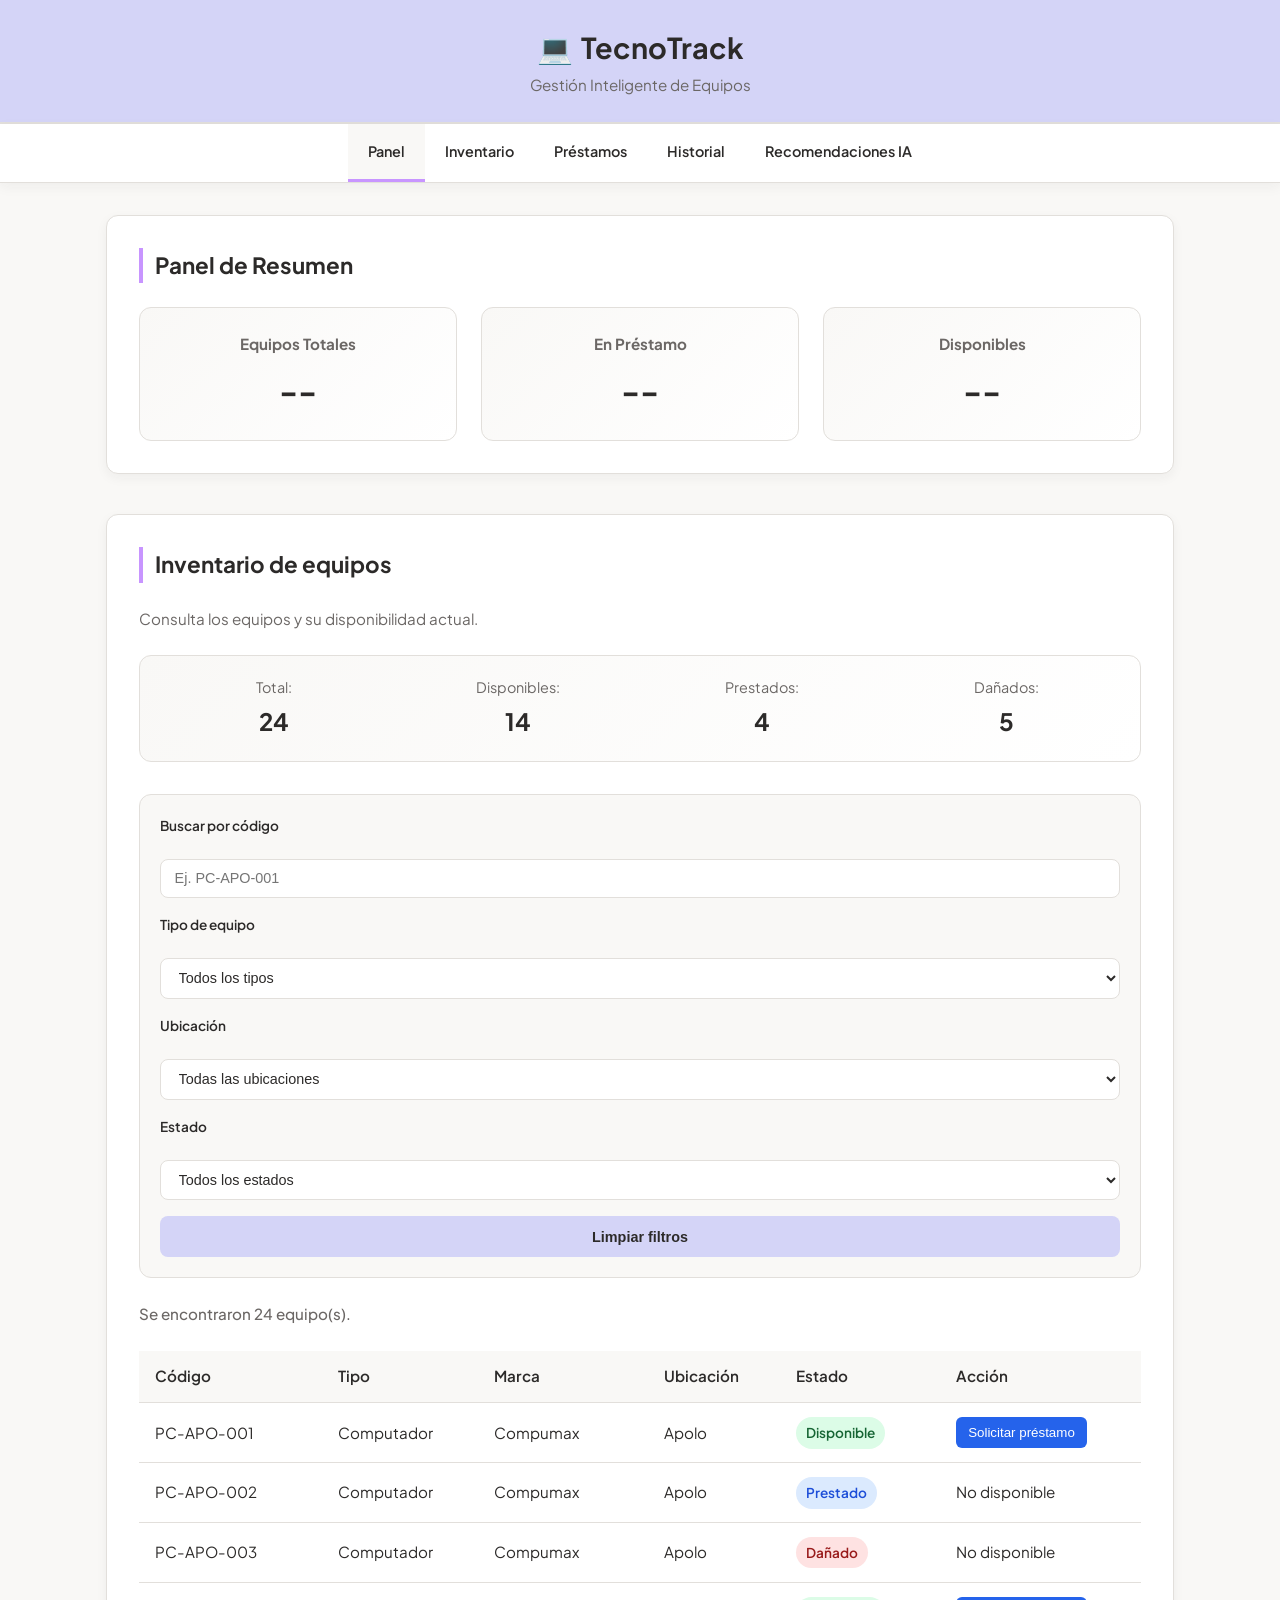
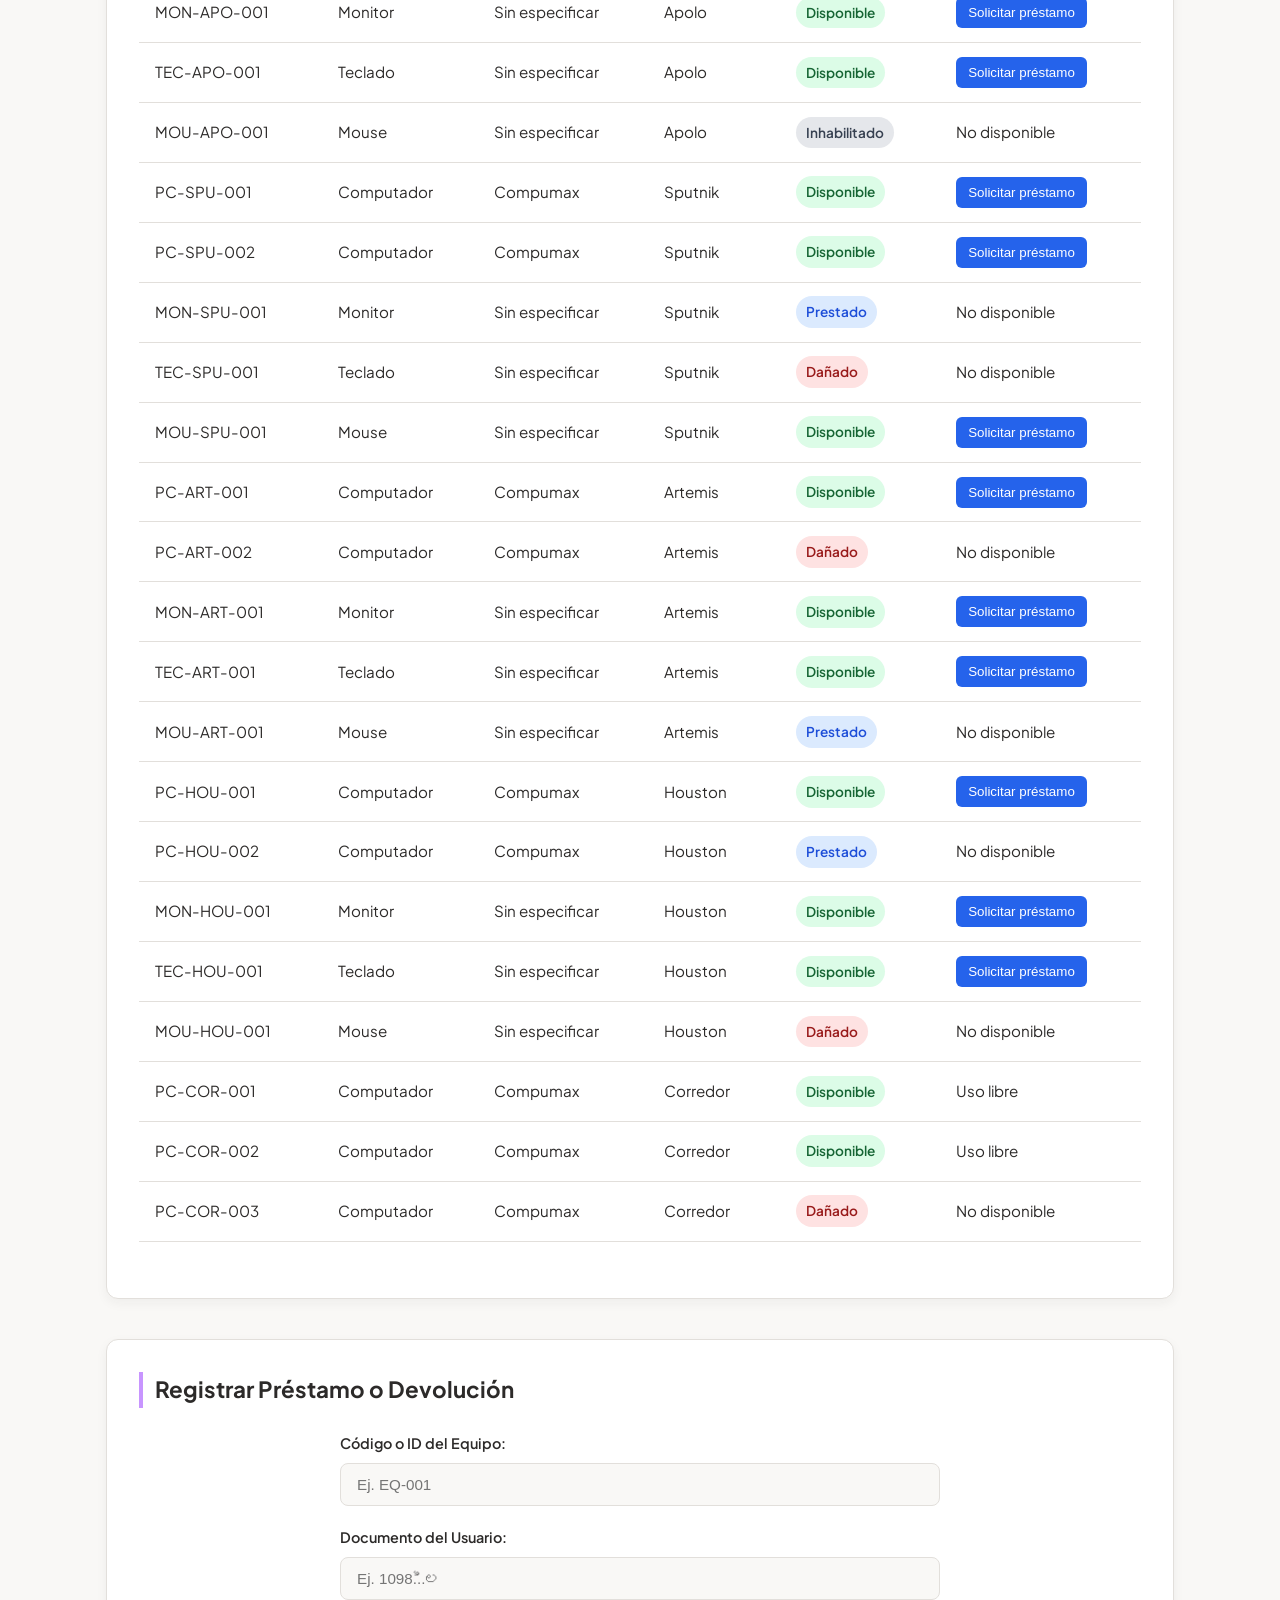
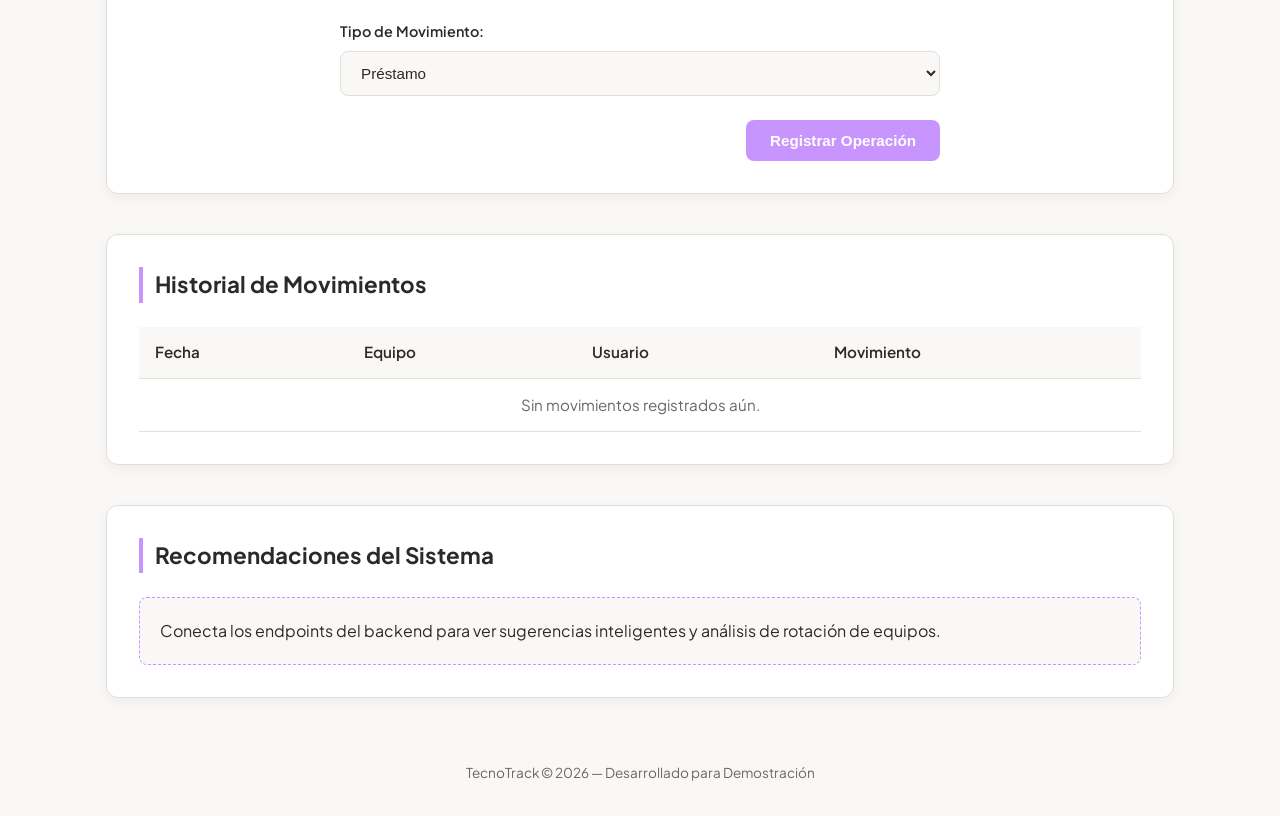
==== fronted/index.html @ c52f23ec "feat: :sparkles: realicé el backend realicé el backend" ====
<!DOCTYPE html>
<html lang="en">
<head>
    <meta charset="UTF-8">
    <meta name="viewport" content="width=device-width, initial-scale=1.0">
    <link rel="stylesheet" href="css/responsive.css">
    <!-- Google Fonts -->
    <link href="https://fonts.googleapis.com/css2?family=Plus+Jakarta+Sans:wght@400;500;600;700&display=swap" rel="stylesheet">
    <!-- Hoja de estilos -->
    <link rel="stylesheet" href="css/styles.css">
    <title>TecnoTrack</title>
</head>
<body>
    <!-- Encabezado -->
    <header class="header">
        <div class="logo-container">
            <span class="logo-icon">💻</span>
            <h1>TecnoTrack</h1>
        </div>
        <p class="tagline">Gestión Inteligente de Equipos</p>
    </header>

    <!-- Menú de Navegación -->
    <nav class="navbar">
        <ul>
            <li><a href="#dashboard" class="active">Panel</a></li>
            <li><a href="#inventario">Inventario</a></li>
            <li><a href="#prestamos">Préstamos</a></li>
            <li><a href="#historial">Historial</a></li>
            <li><a href="#recomendaciones">Recomendaciones IA</a></li>
        </ul>
    </nav>

    <!-- Contenedor Principal -->
    <main class="main-container">

        <!-- Panel de Resumen -->
        <section id="dashboard" class="section">
            <h2>Panel de Resumen</h2>
            <div class="cards-grid">
                <div class="card summary-card">
                    <h3>Equipos Totales</h3>
                    <p class="card-number" id="total-equipos">--</p>
                </div>
                <div class="card summary-card">
                    <h3>En Préstamo</h3>
                    <p class="card-number" id="equipos-prestados">--</p>
                </div>
                <div class="card summary-card">
                    <h3>Disponibles</h3>
                    <p class="card-number" id="equipos-disponibles">--</p>
                </div>
            </div>
        </section>

        <!-- Inventario de Equipos -->
        <section id="inventario" class="section">
            <h2>Inventario de equipos</h2>
            <p>Consulta los equipos y su disponibilidad actual.</p>

            <!-- Resumen general -->
            <div class="resumen-inventario">
                <p>Total: <strong id="totalEquipos">0</strong></p>
                <p>Disponibles: <strong id="totalDisponibles">0</strong></p>
                <p>Prestados: <strong id="totalPrestados">0</strong></p>
                <p>Dañados: <strong id="totalDanados">0</strong></p>
            </div>

            <!-- Búsqueda y filtros -->
            <div class="filtros-inventario">
                <label for="buscarEquipo">Buscar por código</label>
                <input
                    type="search"
                    id="buscarEquipo"
                    placeholder="Ej. PC-APO-001"
                >

                <label for="filtroTipo">Tipo de equipo</label>
                <select id="filtroTipo">
                    <option value="">Todos los tipos</option>
                    <option value="Computador">Computador</option>
                    <option value="Monitor">Monitor</option>
                    <option value="Teclado">Teclado</option>
                    <option value="Mouse">Mouse</option>
                </select>

                <label for="filtroUbicacion">Ubicación</label>
                <select id="filtroUbicacion">
                    <option value="">Todas las ubicaciones</option>
                    <option value="Apolo">Apolo</option>
                    <option value="Sputnik">Sputnik</option>
                    <option value="Artemis">Artemis</option>
                    <option value="Houston">Houston</option>
                    <option value="Corredor">Corredor</option>
                </select>

                <label for="filtroEstado">Estado</label>
                <select id="filtroEstado">
                    <option value="">Todos los estados</option>
                    <option value="DISPONIBLE">Disponible</option>
                    <option value="PRESTADO">Prestado</option>
                    <option value="DAÑADO">Dañado</option>
                    <option value="INHABILITADO">Inhabilitado</option>
                </select>

                <button type="button" id="limpiarFiltros">
                    Limpiar filtros
                </button>
            </div>

            <!-- Resultados -->
            <p id="cantidadResultados" aria-live="polite"></p>

            <div class="tabla-contenedor">
                <table>
                    <thead>
                        <tr>
                            <th>Código</th>
                            <th>Tipo</th>
                            <th>Marca</th>
                            <th>Ubicación</th>
                            <th>Estado</th>
                            <th>Acción</th>
                        </tr>
                    </thead>

                    <tbody id="cuerpoInventario">
                        <!-- JavaScript agregará las filas -->
                    </tbody>
                </table>
            </div>

            <p id="mensajeSinResultados" hidden>
                No encontramos equipos con esos criterios.
            </p>

            <p id="mensajeInventario" role="status" aria-live="polite"></p>
        </section>

        <!-- Formulario para Registrar Préstamos -->
        <section id="prestamos" class="section">
            <h2>Registrar Préstamo o Devolución</h2>
            <div class="form-container">
                <form id="form-prestamo">
                    <div class="form-group">
                        <label for="codigo-equipo">Código o ID del Equipo:</label>
                        <input type="text" id="codigo-equipo" required placeholder="Ej. EQ-001">
                    </div>
                    <div class="form-group">
                        <label for="documento-usuario">Documento del Usuario:</label>
                        <input type="text" id="documento-usuario" required placeholder="Ej. 1098...ీల">
                    </div>
                    <div class="form-group">
                        <label for="tipo-operacion">Tipo de Movimiento:</label>
                        <select id="tipo-operacion" required>
                            <option value="PRESTAMO">Préstamo</option>
                            <option value="DEVOLUCION">Devolución</option>
                        </select>
                    </div>
                    <div class="form-actions">
                        <button type="submit" class="btn btn-primary">Registrar Operación</button>
                    </div>
                </form>
                <!-- Contenedor para mensajes de éxito/error -->
                <div id="mensaje-alerta" class="alert hidden"></div>
            </div>
        </section>

        <!-- Historial de Movimientos -->
        <section id="historial" class="section">
            <h2>Historial de Movimientos</h2>
            <div class="table-responsive">
                <table class="history-table">
                    <thead>
                        <tr>
                            <th>Fecha</th>
                            <th>Equipo</th>
                            <th>Usuario</th>
                            <th>Movimiento</th>
                        </tr>
                    </thead>
                    <tbody id="tabla-historial-body">
                        <tr>
                            <td colspan="4" class="text-center">Sin movimientos registrados aún.</td>
                        </tr>
                    </tbody>
                </table>
            </div>
        </section>

        <!-- Área de Recomendaciones -->
        <section id="recomendaciones" class="section">
            <h2>Recomendaciones del Sistema</h2>
            <div class="recommendations-box" id="recomendaciones-content">
                <p class="text-muted">Conecta los endpoints del backend para ver sugerencias inteligentes y análisis de rotación de equipos.</p>
            </div>
        </section>

    </main>

    <!-- Pie de página -->
    <footer class="footer">
        <p>TecnoTrack &copy; 2026 — Desarrollado para Demostración</p>
    </footer>
    <!-- Datos compartidos -->
    <script src="js/datos.js"></script>

    <!-- Funcionalidades del inventario -->
    <script src="js/inventario.js"></script>
</body>
</html>
---- fronted/css/responsive.css ----
/* --- Diseño Responsive (Tablets y Móviles: máximo 768px) --- */
@media (max-width: 768px) {
    .header {
        padding: 1rem;
    }

    .header h1 {
        font-size: 1.5rem;
    }

    .navbar ul {
        justify-content: flex-start;
        overflow-x: auto;
        white-space: nowrap;
        -webkit-overflow-scrolling: touch;
    }

    .navbar li a {
        padding: 0.85rem 1rem;
        font-size: 0.85rem;
    }

    .main-container {
        margin: 1rem auto;
        gap: 1.5rem;
        padding: 0 0.75rem;
    }

    .section {
        padding: 1.25rem;
    }

    .section h2 {
        font-size: 1.2rem;
    }

    .section-header {
        flex-direction: column;
        align-items: flex-start;
        gap: 1rem;
    }

    .section-header button {
        width: 100%;
    }

    .cards-grid {
        grid-template-columns: 1fr;
        gap: 1rem;
    }

    .form-container {
        max-width: 100%;
    }

    .form-actions {
        text-align: center;
    }

    .form-actions button {
        width: 100%;
    }
}

/* --- Pantallas muy pequeñas (Móviles compactos: máximo 480px) --- */
@media (max-width: 480px) {
    .header h1 {
        font-size: 1.3rem;
    }

    .tagline {
        font-size: 0.85rem;
    }

    table {
        font-size: 0.85rem;
    }

    th, td {
        padding: 0.6rem 0.75rem;
    }
}
---- fronted/css/styles.css ----
/* --- Variables y Paleta de Colores --- */
:root {
    --bg-marfil: #F9F8F6;
    --bg-card: #FFFFFF;
    --primary-lavanda: #D4D4F7;
    --primary-lavanda-hover: #BEBEEF;
    --accent-melocoton: #FFCBA4;
    --accent-menta: #88E0BE;
    --accent-menta-bg: #E3F8F1;
    --accent-malva: #C895FF;
    --text-dark: #2C2A29;
    --text-muted: #6B6765;
    --border-color: #E2DFDB;
    --shadow: 0 4px 12px rgba(44, 42, 41, 0.05);
    --radius: 12px;
}

/* --- Reseteo Global --- */
* {
    margin: 0;
    padding: 0;
    box-sizing: border-box;
}

html {
    scroll-behavior: smooth;
}

body {
    font-family: 'Plus Jakarta Sans', sans-serif;
    background-color: var(--bg-marfil);
    color: var(--text-dark);
    line-height: 1.6;
}

/* --- Encabezado --- */
.header {
    background-color: var(--primary-lavanda);
    padding: 1.5rem 2rem;
    text-align: center;
    border-bottom: 2px solid var(--border-color);
}

.logo-container {
    display: flex;
    align-items: center;
    justify-content: center;
    gap: 0.5rem;
}

.logo-icon {
    font-size: 1.8rem;
}

.header h1 {
    font-size: 1.8rem;
    font-weight: 700;
    color: var(--text-dark);
}

.tagline {
    font-size: 0.95rem;
    color: var(--text-muted);
    margin-top: 0.2rem;
}

/* --- Navegación --- */
.navbar {
    background-color: var(--bg-card);
    border-bottom: 1px solid var(--border-color);
    position: sticky;
    top: 0;
    z-index: 100;
    box-shadow: var(--shadow);
}

.navbar ul {
    display: flex;
    justify-content: center;
    list-style: none;
    flex-wrap: wrap;
}

.navbar li a {
    display: block;
    padding: 1rem 1.25rem;
    color: var(--text-dark);
    text-decoration: none;
    font-weight: 600;
    font-size: 0.9rem;
    transition: background-color 0.2s, color 0.2s;
    border-bottom: 3px solid transparent;
}

.navbar li a:hover,
.navbar li a.active {
    background-color: var(--bg-marfil);
    color: var(--text-dark);
    border-bottom-color: var(--accent-malva);
}

/* --- Contenedor Principal --- */
.main-container {
    max-width: 1100px;
    margin: 2rem auto;
    padding: 0 1rem;
    display: flex;
    flex-direction: column;
    gap: 2.5rem;
}

/* --- Secciones y Tarjetas --- */
.section {
    background-color: var(--bg-card);
    padding: 2rem;
    border-radius: var(--radius);
    box-shadow: var(--shadow);
    border: 1px solid var(--border-color);
}

.section h2 {
    font-size: 1.4rem;
    margin-bottom: 1.5rem;
    color: var(--text-dark);
    border-left: 4px solid var(--accent-malva);
    padding-left: 0.75rem;
}

.section-header {
    display: flex;
    justify-content: space-between;
    align-items: center;
    margin-bottom: 1.5rem;
}

.section-header h2 {
    margin-bottom: 0;
}

/* Resumen Dashboard */
.cards-grid {
    display: grid;
    grid-template-columns: repeat(auto-fit, minmax(220px, 1fr));
    gap: 1.5rem;
}

.summary-card {
    background: linear-gradient(135deg, var(--bg-marfil), var(--bg-card));
    padding: 1.5rem;
    border-radius: var(--radius);
    border: 1px solid var(--border-color);
    text-align: center;
}

.summary-card h3 {
    font-size: 0.95rem;
    color: var(--text-muted);
    margin-bottom: 0.5rem;
}

.card-number {
    font-size: 2rem;
    font-weight: 700;
    color: var(--text-dark);
}

/* --- Tablas --- */
.table-responsive {
    overflow-x: auto;
}

table {
    width: 100%;
    border-collapse: collapse;
    text-align: left;
    font-size: 0.95rem;
}

th, td {
    padding: 0.85rem 1rem;
    border-bottom: 1px solid var(--border-color);
}

th {
    background-color: var(--bg-marfil);
    font-weight: 600;
    color: var(--text-dark);
}

tr:hover {
    background-color: rgba(230, 230, 250, 0.15);
}

.text-center {
    text-align: center;
    color: var(--text-muted);
}

/* --- Etiquetas Visuales de Estado --- */
.badge {
    display: inline-block;
    padding: 0.3rem 0.75rem;
    border-radius: 50px;
    font-size: 0.8rem;
    font-weight: 600;
}

.badge-disponible {
    background-color: var(--accent-menta-bg);
    color: #0F5132;
}

.badge-prestado {
    background-color: #FFE6E6;
    color: #842029;
}

/* --- Formularios --- */
.form-container {
    max-width: 600px;
    margin: 0 auto;
}

.form-group {
    margin-bottom: 1.25rem;
}

.form-group label {
    display: block;
    font-size: 0.9rem;
    font-weight: 600;
    margin-bottom: 0.5rem;
}

.form-group input,
.form-group select {
    width: 100%;
    padding: 0.75rem 1rem;
    border: 1px solid var(--border-color);
    border-radius: 8px;
    font-size: 0.95rem;
    background-color: var(--bg-marfil);
    color: var(--text-dark);
    transition: border-color 0.2s;
}

.form-group input:focus,
.form-group select:focus {
    outline: none;
    border-color: var(--accent-malva);
    background-color: var(--bg-card);
}

.form-actions {
    margin-top: 1.5rem;
    text-align: right;
}

/* --- Botones --- */
.btn {
    padding: 0.75rem 1.5rem;
    border: none;
    border-radius: 8px;
    font-size: 0.95rem;
    font-weight: 600;
    cursor: pointer;
    transition: transform 0.1s, background-color 0.2s;
}

.btn:active {
    transform: scale(0.98);
}

.btn-primary {
    background-color: var(--accent-malva);
    color: white;
}

.btn-primary:hover {
    background-color: #B275EE;
}

.btn-secondary {
    background-color: var(--primary-lavanda);
    color: var(--text-dark);
}

.btn-secondary:hover {
    background-color: var(--primary-lavanda-hover);
}

/* --- Alertas Dinámicas --- */
.alert {
    margin-top: 1rem;
    padding: 0.85rem 1rem;
    border-radius: 8px;
    font-size: 0.9rem;
    font-weight: 500;
}

.alert.success {
    background-color: var(--accent-menta-bg);
    color: #0F5132;
    border: 1px solid var(--accent-menta);
}

.alert.error {
    background-color: #F8D7DA;
    color: #842029;
    border: 1px solid #F5C2C7;
}

.hidden {
    display: none;
}

/* --- Recomendaciones --- */
.recommendations-box {
    background-color: var(--bg-marfil);
    padding: 1.25rem;
    border-radius: 8px;
    border: 1px dashed var(--accent-malva);
}
#inventario > p {
    color: var(--text-muted);
    font-size: 0.95rem;
    margin-bottom: 1.5rem;
}

/* Panel de resumen general */
.resumen-inventario {
    display: grid;
    grid-template-columns: repeat(auto-fit, minmax(140px, 1fr));
    gap: 1rem;
    background: linear-gradient(135deg, var(--bg-marfil), var(--bg-card));
    padding: 1.25rem;
    border-radius: var(--radius);
    border: 1px solid var(--border-color);
    margin-bottom: 2rem;
    text-align: center;
}

.resumen-inventario p {
    font-size: 0.9rem;
    color: var(--text-muted);
}

.resumen-inventario strong {
    display: block;
    font-size: 1.5rem;
    color: var(--text-dark);
    margin-top: 0.2rem;
}

/* Sección de Búsqueda y Filtros */
.filtros-inventario {
    display: grid;
    grid-template-columns: repeat(auto-fit, minmax(180px, 1fr)) auto;
    gap: 1rem;
    align-items: flex-end;
    background-color: var(--bg-marfil);
    padding: 1.25rem;
    border-radius: var(--radius);
    border: 1px solid var(--border-color);
    margin-bottom: 1.5rem;
}

.filtros-inventario label {
    display: block;
    font-size: 0.85rem;
    font-weight: 600;
    margin-bottom: 0.4rem;
    color: var(--text-dark);
}

.filtros-inventario input[type="search"],
.filtros-inventario select {
    width: 100%;
    padding: 0.65rem 0.85rem;
    border: 1px solid var(--border-color);
    border-radius: 8px;
    font-size: 0.9rem;
    background-color: var(--bg-card);
    color: var(--text-dark);
    transition: border-color 0.2s;
}

.filtros-inventario input[type="search"]:focus,
.filtros-inventario select:focus {
    outline: none;
    border-color: var(--accent-malva);
}

/* Botón de limpiar filtros */
#limpiarFiltros {
    background-color: var(--primary-lavanda);
    color: var(--text-dark);
    border: none;
    padding: 0.65rem 1.25rem;
    border-radius: 8px;
    font-size: 0.9rem;
    font-weight: 600;
    cursor: pointer;
    transition: background-color 0.2s, transform 0.1s;
    height: 41px; /* Alineación perfecta con los inputs */
}

#limpiarFiltros:hover {
    background-color: var(--primary-lavanda-hover);
}

#limpiarFiltros:active {
    transform: scale(0.98);
}

/* Contador de resultados y mensajes */
#cantidadResultados {
    font-size: 0.9rem;
    color: var(--text-muted);
    margin-bottom: 0.75rem;
    font-weight: 500;
}

#mensajeSinResultados {
    text-align: center;
    padding: 1.5rem;
    color: var(--text-muted);
    font-style: italic;
    background-color: var(--bg-marfil);
    border-radius: 8px;
    margin-top: 1rem;
}

#mensajeInventario {
    margin-top: 1rem;
    font-size: 0.9rem;
    font-weight: 500;
}
/*
inventario
*/

.estado-equipo {
    display: inline-block;
    padding: 5px 10px;
    border-radius: 20px;
    font-size: 0.85rem;
    font-weight: 600;
}

.estado-disponible {
    background-color: #dcfce7;
    color: #166534;
}

.estado-prestado {
    background-color: #dbeafe;
    color: #1d4ed8;
}

.estado-dañado {
    background-color: #fee2e2;
    color: #991b1b;
}

.estado-inhabilitado,
.estado-desconocido {
    background-color: #e5e7eb;
    color: #374151;
}

.boton-prestar {
    padding: 8px 12px;
    border: none;
    border-radius: 6px;
    background-color: #2563eb;
    color: white;
    cursor: pointer;
}

.boton-prestar:hover {
    background-color: #1d4ed8;
}

.boton-prestar:focus-visible {
    outline: 3px solid #93c5fd;
    outline-offset: 2px;
}

.tabla-contenedor {
    width: 100%;
    overflow-x: auto;
}

#mensajeSinResultados {
    padding: 16px;
    text-align: center;
}
/* --- Pie de página --- */
.footer {
    text-align: center;
    padding: 2rem;
    color: var(--text-muted);
    font-size: 0.85rem;
}
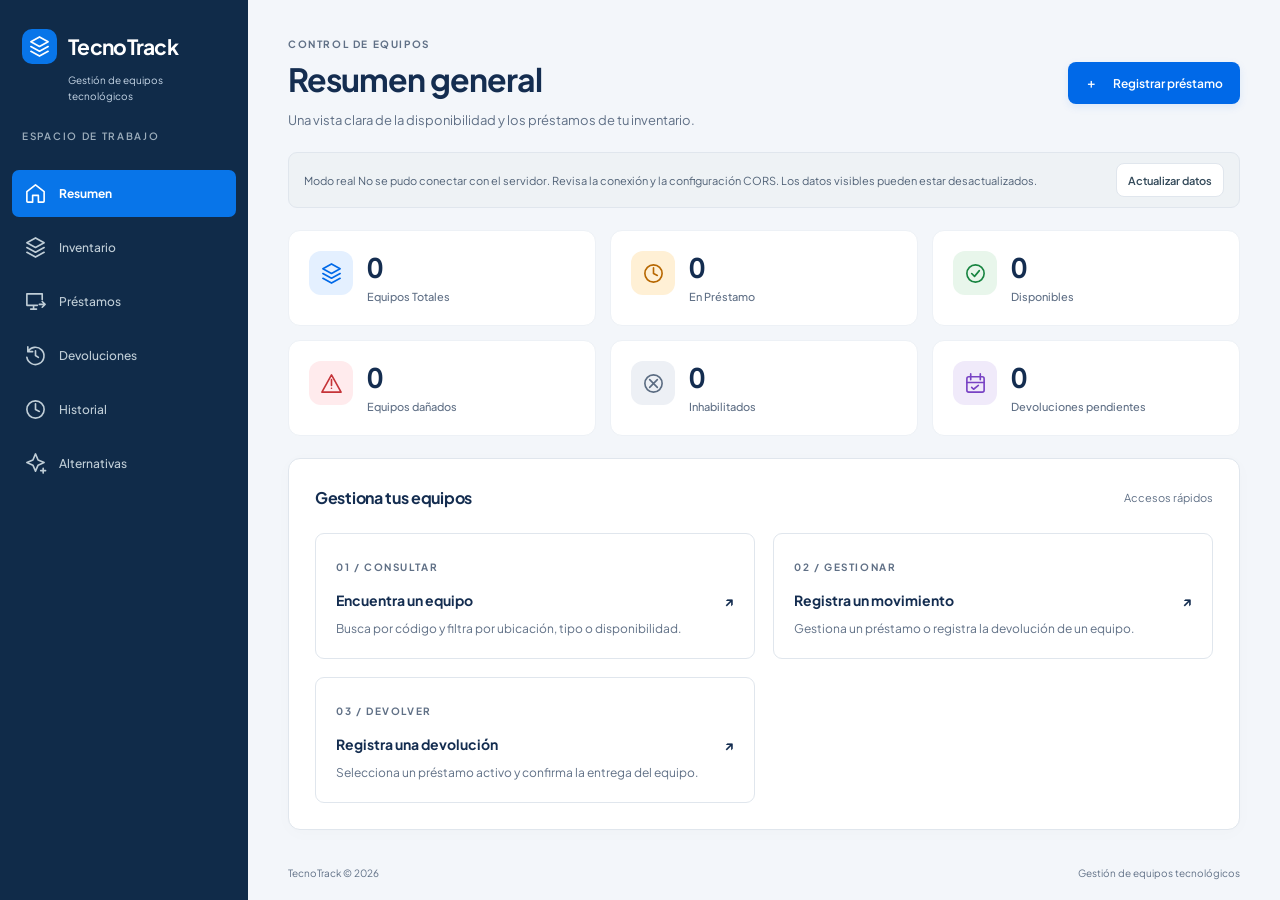
==== commit d407c262: "feat: integrate TecnoTrack frontend with Java API (v2.0)" ====
--- a/fronted/index.html
+++ b/fronted/index.html
@@ -1,62 +1,106 @@
 <!DOCTYPE html>
-<html lang="en">
+<html lang="es">
 <head>
     <meta charset="UTF-8">
     <meta name="viewport" content="width=device-width, initial-scale=1.0">
-    <link rel="stylesheet" href="css/responsive.css">
     <!-- Google Fonts -->
     <link href="https://fonts.googleapis.com/css2?family=Plus+Jakarta+Sans:wght@400;500;600;700&display=swap" rel="stylesheet">
     <!-- Hoja de estilos -->
     <link rel="stylesheet" href="css/styles.css">
+    <link rel="stylesheet" href="css/responsive.css">
+    <link rel="stylesheet" href="css/interfaz.css">
+    <script defer src="js/navegacion.js"></script>
+    <script defer src="js/datos.js"></script>
+    <script defer src="js/api-config.js"></script>
+    <script defer src="js/api.js"></script>
+    <script defer src="js/api-mock.js"></script>
+    <script defer src="js/inventario.js"></script>
+    <script defer src="js/prestamo.js"></script>
+    <script defer src="js/app.js"></script>
     <title>TecnoTrack</title>
 </head>
 <body>
+    <svg class="svg-definitions" xmlns="http://www.w3.org/2000/svg" aria-hidden="true">
+        <defs>
+            <symbol id="icon-resumen" viewBox="0 0 24 24"><path d="m3 10 9-7 9 7v10a1 1 0 0 1-1 1h-5v-7H9v7H4a1 1 0 0 1-1-1Z"/></symbol>
+            <symbol id="icon-inventario" viewBox="0 0 24 24"><path d="m3 7 9-5 9 5-9 5Zm0 5 9 5 9-5M3 17l9 5 9-5"/></symbol>
+            <symbol id="icon-prestamo" viewBox="0 0 24 24"><path d="M14 16H3V4h16v6M7 20h6m-3-4v4m6-5h6m-3-3 3 3-3 3"/></symbol>
+            <symbol id="icon-devolucion" viewBox="0 0 24 24"><path d="M4 8a9 9 0 1 1-1 6M4 3v5h5m3-1v5l3 2"/></symbol>
+            <symbol id="icon-historial" viewBox="0 0 24 24"><circle cx="12" cy="12" r="9"/><path d="M12 6v6l4 2"/></symbol>
+            <symbol id="icon-alternativas" viewBox="0 0 24 24"><path d="m12 2 2.7 6.3L21 11l-6.3 2.7L12 20l-2.7-6.3L3 11l6.3-2.7ZM20 17v5m-2.5-2.5h5"/></symbol>
+            <symbol id="icon-disponible" viewBox="0 0 24 24"><circle cx="12" cy="12" r="9"/><path d="m8 12 3 3 5-6"/></symbol>
+            <symbol id="icon-danado" viewBox="0 0 24 24"><path d="m12 3 10 18H2Zm0 5v6m0 3h.01"/></symbol>
+            <symbol id="icon-inhabilitado" viewBox="0 0 24 24"><circle cx="12" cy="12" r="9"/><path d="m8 8 8 8m0-8-8 8"/></symbol>
+            <symbol id="icon-pendiente" viewBox="0 0 24 24"><rect x="3" y="5" width="18" height="16" rx="2"/><path d="M7 2v6m10-6v6M3 11h18m-13 5 2 2 5-4"/></symbol>
+        </defs>
+    </svg>
+    <a class="skip-link" href="#contenido">Saltar al contenido</a>
     <!-- Encabezado -->
     <header class="header">
         <div class="logo-container">
-            <span class="logo-icon">💻</span>
+            <span class="logo-icon" aria-hidden="true"><svg class="ui-icon"><use href="#icon-inventario"/></svg></span>
             <h1>TecnoTrack</h1>
         </div>
-        <p class="tagline">Gestión Inteligente de Equipos</p>
+        <p class="tagline">Gestión de equipos tecnológicos</p>
+        <span class="workspace-label">ESPACIO DE TRABAJO</span>
     </header>
 
     <!-- Menú de Navegación -->
-    <nav class="navbar">
+    <nav class="navbar" aria-label="Navegación principal">
         <ul>
-            <li><a href="#dashboard" class="active">Panel</a></li>
-            <li><a href="#inventario">Inventario</a></li>
-            <li><a href="#prestamos">Préstamos</a></li>
-            <li><a href="#historial">Historial</a></li>
-            <li><a href="#recomendaciones">Recomendaciones IA</a></li>
+            <li><a href="#dashboard" class="active"><svg class="ui-icon" aria-hidden="true"><use href="#icon-resumen"/></svg>Resumen</a></li>
+            <li><a href="#inventario"><svg class="ui-icon" aria-hidden="true"><use href="#icon-inventario"/></svg>Inventario</a></li>
+            <li><a href="#prestamos"><svg class="ui-icon" aria-hidden="true"><use href="#icon-prestamo"/></svg>Préstamos</a></li>
+            <li><a href="#devoluciones"><svg class="ui-icon" aria-hidden="true"><use href="#icon-devolucion"/></svg>Devoluciones</a></li>
+            <li><a href="#historial"><svg class="ui-icon" aria-hidden="true"><use href="#icon-historial"/></svg>Historial</a></li>
+            <li><a href="#recomendaciones"><svg class="ui-icon" aria-hidden="true"><use href="#icon-alternativas"/></svg>Alternativas</a></li>
         </ul>
     </nav>
 
     <!-- Contenedor Principal -->
-    <main class="main-container">
-
-        <!-- Panel de Resumen -->
-        <section id="dashboard" class="section">
-            <h2>Panel de Resumen</h2>
-            <div class="cards-grid">
+    <main class="main-container" id="contenido" tabindex="-1">
+        <div class="page-heading">
+            <div><p class="eyebrow">CONTROL DE EQUIPOS</p><h2 id="titulo-pagina">Resumen general</h2><p id="descripcion-pagina">Una vista clara de la disponibilidad y los préstamos de tu inventario.</p></div>
+            <a href="#prestamos" class="btn btn-primary"><span aria-hidden="true">＋</span> Registrar préstamo</a>
+        </div>
+        <div class="connection-bar">
+            <p id="estado-conexion" role="status" aria-live="polite"></p>
+            <button type="button" id="actualizar-datos" class="btn btn-secondary">Actualizar datos</button>
+        </div>
+
+        <div class="cards-grid" role="group" aria-label="Indicadores del inventario">
                 <div class="card summary-card">
+                    <span class="stat-icon stat-total"><svg class="ui-icon" aria-hidden="true"><use href="#icon-inventario"/></svg></span>
                     <h3>Equipos Totales</h3>
                     <p class="card-number" id="total-equipos">--</p>
                 </div>
                 <div class="card summary-card">
+                    <span class="stat-icon stat-prestado"><svg class="ui-icon" aria-hidden="true"><use href="#icon-historial"/></svg></span>
                     <h3>En Préstamo</h3>
                     <p class="card-number" id="equipos-prestados">--</p>
                 </div>
                 <div class="card summary-card">
+                    <span class="stat-icon stat-disponible"><svg class="ui-icon" aria-hidden="true"><use href="#icon-disponible"/></svg></span>
                     <h3>Disponibles</h3>
                     <p class="card-number" id="equipos-disponibles">--</p>
                 </div>
+                <div class="card summary-card"><span class="stat-icon stat-danado"><svg class="ui-icon" aria-hidden="true"><use href="#icon-danado"/></svg></span><h3>Equipos dañados</h3><p class="card-number" id="equipos-danados">--</p></div>
+                <div class="card summary-card"><span class="stat-icon stat-inhabilitado"><svg class="ui-icon" aria-hidden="true"><use href="#icon-inhabilitado"/></svg></span><h3>Inhabilitados</h3><p class="card-number" id="equipos-inhabilitados">--</p></div>
+                <div class="card summary-card"><span class="stat-icon stat-pendiente"><svg class="ui-icon" aria-hidden="true"><use href="#icon-pendiente"/></svg></span><h3>Devoluciones pendientes</h3><p class="card-number" id="prestamos-pendientes">--</p></div>
+        </div>
+        <!-- Panel de Resumen -->
+        <section id="dashboard" class="section" aria-label="Resumen del inventario">
+            <div class="section-header"><h2>Gestiona tus equipos</h2><span class="section-caption">Accesos rápidos</span></div>
+            <div class="dashboard-actions">
+                <a href="#inventario" class="action-card"><span class="eyebrow">01 / CONSULTAR</span><h3>Encuentra un equipo <span aria-hidden="true">↗</span></h3><p>Busca por código y filtra por ubicación, tipo o disponibilidad.</p></a>
+                <a href="#prestamos" class="action-card"><span class="eyebrow">02 / GESTIONAR</span><h3>Registra un movimiento <span aria-hidden="true">↗</span></h3><p>Gestiona un préstamo o registra la devolución de un equipo.</p></a>
+                <a href="#devoluciones" class="action-card"><span class="eyebrow">03 / DEVOLVER</span><h3>Registra una devolución <span aria-hidden="true">↗</span></h3><p>Selecciona un préstamo activo y confirma la entrega del equipo.</p></a>
             </div>
         </section>
 
         <!-- Inventario de Equipos -->
-        <section id="inventario" class="section">
-            <h2>Inventario de equipos</h2>
-            <p>Consulta los equipos y su disponibilidad actual.</p>
+        <section id="inventario" class="section" hidden aria-label="Inventario de equipos">
+            <div class="section-header"><div><h2>Inventario de equipos</h2><p class="section-caption">Consulta y filtra los equipos disponibles.</p></div><a href="#prestamos" class="btn btn-primary">＋ Registrar préstamo</a></div>
 
             <!-- Resumen general -->
             <div class="resumen-inventario">
@@ -111,7 +155,7 @@
             <!-- Resultados -->
             <p id="cantidadResultados" aria-live="polite"></p>
 
-            <div class="tabla-contenedor">
+            <div class="tabla-contenedor" tabindex="0" role="region" aria-label="Tabla de equipos, desplazable">
                 <table>
                     <thead>
                         <tr>
@@ -135,41 +179,49 @@
             </p>
 
             <p id="mensajeInventario" role="status" aria-live="polite"></p>
+            <div class="pagination" id="paginacion-inventario"><span id="pagina-inventario" aria-live="polite"></span><div><button type="button" id="pagina-anterior">Anterior</button><button type="button" id="pagina-siguiente">Siguiente</button></div></div>
         </section>
 
         <!-- Formulario para Registrar Préstamos -->
-        <section id="prestamos" class="section">
-            <h2>Registrar Préstamo o Devolución</h2>
+        <section id="prestamos" class="section" hidden aria-label="Préstamos y devoluciones">
+            <h2>Datos del movimiento</h2>
+            <p class="section-intro">Selecciona la operación y completa los datos. Podrás confirmarlos antes de registrar.</p>
             <div class="form-container">
+                <div class="form-guidance"><svg class="ui-icon" aria-hidden="true"><use href="#icon-prestamo"/></svg><p>Selecciona un equipo o un préstamo activo. La operación solo se registra después de tu confirmación.</p></div>
                 <form id="form-prestamo">
                     <div class="form-group">
-                        <label for="codigo-equipo">Código o ID del Equipo:</label>
-                        <input type="text" id="codigo-equipo" required placeholder="Ej. EQ-001">
+                        <label for="tipo-operacion">¿Qué deseas registrar?</label>
+                        <select id="tipo-operacion" required>
+                            <option value="PRESTAMO">Un préstamo</option>
+                            <option value="DEVOLUCION">Una devolución</option>
+                        </select>
+                    </div>
+                    <div class="form-group">
+                        <label for="codigo-equipo" id="etiqueta-equipo">Equipo disponible</label>
+                        <select id="codigo-equipo" required></select>
+                    </div>
+                    <div class="form-group" id="grupo-responsable">
+                        <label for="nombre-responsable">Nombre del responsable:</label>
+                        <input type="text" id="nombre-responsable" required maxlength="120" autocomplete="name">
                     </div>
                     <div class="form-group">
                         <label for="documento-usuario">Documento del Usuario:</label>
-                        <input type="text" id="documento-usuario" required placeholder="Ej. 1098...ీల">
-                    </div>
-                    <div class="form-group">
-                        <label for="tipo-operacion">Tipo de Movimiento:</label>
-                        <select id="tipo-operacion" required>
-                            <option value="PRESTAMO">Préstamo</option>
-                            <option value="DEVOLUCION">Devolución</option>
-                        </select>
+                        <input type="text" id="documento-usuario" required maxlength="40" placeholder="Ej. 10901001">
                     </div>
                     <div class="form-actions">
                         <button type="submit" class="btn btn-primary">Registrar Operación</button>
                     </div>
                 </form>
                 <!-- Contenedor para mensajes de éxito/error -->
-                <div id="mensaje-alerta" class="alert hidden"></div>
+                <div id="mensaje-alerta" class="alert hidden" role="status" aria-live="polite"></div>
             </div>
         </section>
 
         <!-- Historial de Movimientos -->
-        <section id="historial" class="section">
+        <section id="historial" class="section" hidden aria-label="Historial de movimientos">
             <h2>Historial de Movimientos</h2>
-            <div class="table-responsive">
+            <p class="section-intro">Préstamos y devoluciones, del más reciente al más antiguo.</p>
+            <div class="table-responsive" tabindex="0" role="region" aria-label="Tabla de movimientos, desplazable">
                 <table class="history-table">
                     <thead>
                         <tr>
@@ -189,10 +241,12 @@
         </section>
 
         <!-- Área de Recomendaciones -->
-        <section id="recomendaciones" class="section">
-            <h2>Recomendaciones del Sistema</h2>
-            <div class="recommendations-box" id="recomendaciones-content">
-                <p class="text-muted">Conecta los endpoints del backend para ver sugerencias inteligentes y análisis de rotación de equipos.</p>
+        <section id="recomendaciones" class="section" hidden aria-label="Alternativas de equipos">
+            <h2>Alternativas recomendadas</h2>
+            <p class="section-intro">Compara las opciones disponibles y selecciona un equipo para continuar con el préstamo.</p>
+            <div class="recommendations-box" id="recomendaciones-content" role="region" aria-label="Resultados de alternativas" aria-live="polite">
+                <p class="text-muted">Busca un equipo en el inventario y selecciona «Ver alternativas» para consultar las opciones del servicio.</p>
+                <a href="#inventario" class="btn btn-secondary">Ir al inventario <span aria-hidden="true">→</span></a>
             </div>
         </section>
 
@@ -200,12 +254,7 @@
 
     <!-- Pie de página -->
     <footer class="footer">
-        <p>TecnoTrack &copy; 2026 — Desarrollado para Demostración</p>
+        <p>TecnoTrack &copy; 2026 <span>Gestión de equipos tecnológicos</span></p>
     </footer>
-    <!-- Datos compartidos -->
-    <script src="js/datos.js"></script>
-
-    <!-- Funcionalidades del inventario -->
-    <script src="js/inventario.js"></script>
 </body>
-</html>+</html>
--- a/fronted/css/interfaz.css
+++ b/fronted/css/interfaz.css
@@ -0,0 +1,182 @@
+/* Capa visual: conserva los estilos originales y define el espacio de trabajo. */
+:root {
+    --bg-marfil: #f3f6fa;
+    --text-dark: #142d50;
+    --text-muted: #607086;
+    --border-color: #e0e6ed;
+    --accent-malva: #0069e8;
+    --primary-lavanda: #edf3f3;
+    --primary-lavanda-hover: #e0ebeb;
+    --shadow: 0 3px 18px #182b4305;
+}
+[hidden], .hidden { display: none !important; }
+html { scroll-behavior: auto; }
+body { padding-left: 248px; font-size: 14px; }
+a { color: #285e61; }
+.svg-definitions { position: absolute; width: 0; height: 0; overflow: hidden; pointer-events: none; }
+.ui-icon { display: block; width: 23px; height: 23px; flex-shrink: 0; fill: none; stroke: currentColor; stroke-width: 1.7; stroke-linecap: round; stroke-linejoin: round; }
+button, input, select { font: inherit; }
+button, .btn { min-height: 42px; }
+button { cursor: pointer; border: 1px solid var(--border-color); border-radius: 7px; padding: 8px 13px; background: white; color: var(--text-dark); font-weight: 600; }
+button:hover { background: #edf3f3; }
+button:disabled { cursor: not-allowed; opacity: .5; }
+:where(a, button, input, select, [tabindex]):focus-visible { outline: 3px solid #488d96; outline-offset: 3px; }
+.skip-link { position: fixed; top: -80px; left: 260px; z-index: 300; background: white; padding: 12px; border: 2px solid #285e61; }
+.skip-link:focus { top: 12px; }
+.header { position: fixed; top: 0; left: 0; width: 248px; height: 155px; padding: 29px 22px; text-align: left; background: #102b49; border: 0; z-index: 101; }
+.logo-container { justify-content: flex-start; gap: 11px; }
+.logo-icon { display: grid; place-content: center; position: relative; width: 35px; height: 35px; border-radius: 10px; background: #0875e9; color: white; font-size: 23px; font-weight: 700; }
+.logo-icon span { position: absolute; right: 3px; top: 2px; }
+.header h1 { color: #fff; font-size: 21px; letter-spacing: -.7px; }
+.tagline { color: #c8d8e8; font-size: 10px; margin: 8px 0 0 46px; }
+.workspace-label { display: block; margin-top: 24px; font-size: 10px; font-weight: 600; letter-spacing: 1.7px; color: #9eafbd; }
+.navbar { position: fixed; top: 155px; bottom: 0; left: 0; width: 248px; background: #102b49; border: 0; box-shadow: none; padding: 15px 12px; overflow-y: auto; }
+.navbar ul { display: flex; flex-direction: column; gap: 7px; }
+.navbar li a { display: flex; align-items: center; gap: 12px; padding: 12px; border: 0; border-radius: 7px; color: #c0ced7; font-size: 12px; font-weight: 500; }
+.navbar li a:hover { background: #223e50; color: white; }
+.navbar li a.active { background: #0875e9; color: white; font-weight: 700; border: 0; }
+.nav-icon { font-size: 21px; width: 23px; text-align: center; line-height: 1; }
+.main-container { width: 100%; max-width: 1500px; margin: 0 auto; padding: 36px 40px 20px; gap: 22px; min-height: calc(100vh - 65px); }
+.page-heading { display: flex; align-items: center; justify-content: space-between; gap: 24px; }
+.eyebrow { font-size: 10px; font-weight: 700; letter-spacing: 1.6px; color: #607086; }
+.page-heading h2 { font-size: clamp(23px, 2.5vw, 32px); line-height: 1.3; letter-spacing: -1px; margin: 7px 0 9px; }
+.page-heading p:last-child { color: var(--text-muted); max-width: 580px; font-size: 13px; }
+.btn { display: inline-flex; align-items: center; justify-content: center; gap: 16px; text-decoration: none; white-space: nowrap; padding: 10px 16px; font-size: 12px; border: 1px solid transparent; }
+.btn-primary { background: #0069e8; color: white; box-shadow: 0 3px 8px #0069e81a; }
+.btn-primary:hover { background: #0055be; }
+.btn-secondary { background: white; border-color: var(--border-color); color: #344a5a; }
+.connection-bar { display: flex; align-items: center; justify-content: space-between; gap: 18px; border: 1px solid var(--border-color); border-radius: 9px; background: #eef2f5; padding: 10px 15px; }
+#estado-conexion { font-size: 11px; color: #506176; }
+.connection-bar .btn { min-height: 34px; padding: 6px 11px; font-size: 11px; }
+.section { padding: 26px; border-radius: 12px; min-width: 0; }
+.section h2 { border: 0; padding: 0; font-size: 16px; margin-bottom: 12px; letter-spacing: -.3px; }
+.section-header { margin-bottom: 22px; }
+.section-header h2 { margin: 0; }
+.section-caption { font-size: 11px; color: var(--text-muted); }
+.cards-grid { grid-template-columns: repeat(3, minmax(0, 1fr)); gap: 14px; }
+.summary-card { display: grid; grid-template-columns: 44px 1fr; grid-template-rows: auto auto; column-gap: 14px; text-align: left; background: white; padding: 20px; border-radius: 12px; border: 1px solid #edf1f6; }
+.summary-card h3 { grid-column: 2; grid-row: 2; font-size: 11px; font-weight: 500; margin: 4px 0 0; }
+.card-number { grid-column: 2; grid-row: 1; font-size: 27px; line-height: 1.2; letter-spacing: -.6px; font-variant-numeric: tabular-nums; }
+.stat-icon { display: grid; place-items: center; align-self: start; grid-row: 1 / 3; width: 44px; height: 44px; border-radius: 12px; }
+.stat-total { color: #0069e8; background: #e4f0ff; }
+.stat-disponible { color: #178440; background: #e8f6eb; }
+.stat-prestado { color: #b76700; background: #fff0d5; }
+.stat-danado { color: #c53338; background: #ffebed; }
+.stat-inhabilitado { color: #5b6c82; background: #edf0f5; }
+.stat-pendiente { color: #7842c4; background: #f0eafa; }
+@media (min-width: 1450px) { .cards-grid { grid-template-columns: repeat(6, minmax(0, 1fr)); } .summary-card { padding: 17px 12px; column-gap: 9px; } }
+.dashboard-actions { display: grid; grid-template-columns: 1fr 1fr; gap: 18px; margin-top: 22px; }
+.action-card { padding: 20px; border: 1px solid var(--border-color); border-radius: 9px; text-decoration: none; color: var(--text-dark); }
+.action-card:hover { border-color: #7ba4a2; background: #f8fbfa; }
+.action-card h3 { display: flex; justify-content: space-between; gap: 12px; font-size: 14px; margin: 13px 0 7px; }
+.action-card p { font-size: 12px; color: var(--text-muted); }
+.section > p, .section-intro { color: var(--text-muted); font-size: 12px; }
+.resumen-inventario { display: flex; gap: 22px; flex-wrap: wrap; margin: 20px 0; padding: 13px 16px; background: #f5f7f9; border-radius: 7px; font-size: 12px; color: var(--text-muted); }
+.resumen-inventario strong { color: var(--text-dark); margin-left: 5px; }
+.filtros-inventario { display: grid; grid-template-columns: 1.25fr 1fr 1fr 1fr auto; gap: 7px 12px; align-items: end; }
+.filtros-inventario label { grid-row: 1; font-size: 11px; font-weight: 600; }
+.filtros-inventario input, .filtros-inventario select { grid-row: 2; }
+#limpiarFiltros { grid-row: 2; font-size: 11px; }
+input, select { width: 100%; min-width: 0; min-height: 43px; padding: 10px 12px; border: 1px solid #cdd7e1; border-radius: 7px; background: white; color: var(--text-dark); }
+#cantidadResultados { margin: 20px 0 10px; font-size: 11px; }
+.tabla-contenedor, .table-responsive { overflow: auto; max-height: 65vh; border: 1px solid var(--border-color); border-radius: 8px; }
+table { font-size: 12px; white-space: nowrap; }
+.tipo-equipo { display: inline-flex; align-items: center; gap: 8px; vertical-align: middle; }
+.tipo-equipo svg { display: block; width: 20px; height: 20px; flex-shrink: 0; color: #506b79; }
+th { position: sticky; top: 0; background: #f3f6f8; font-size: 10px; text-transform: uppercase; letter-spacing: .6px; z-index: 1; }
+th, td { padding: 14px; }
+tbody tr:last-child td { border-bottom: 0; }
+tbody td:first-child { font-weight: 600; font-variant-numeric: tabular-nums; }
+td button { padding: 8px 12px; min-height: 36px; font-size: 11px; color: #145cb3; }
+td .btn-primary { color: white; }
+td:last-child > span + .btn { display: block; margin-top: 6px; }
+.badge { padding: 4px 9px; font-size: 10px; font-weight: 600; }
+.badge-disponible { background: #e7f3ed; color: #236247; }
+.badge-prestado { background: #f8f0dd; color: #7c5818; }
+.badge-danado { background: #fbeceb; color: #983e38; }
+.badge-inhabilitado { background: #edf0f4; color: #526174; }
+.pagination { display: flex; justify-content: space-between; align-items: center; gap: 12px; padding-top: 17px; font-size: 11px; color: var(--text-muted); }
+.pagination > div { display: flex; gap: 7px; }
+.pagination button { font-size: 11px; min-height: 34px; }
+.form-container { max-width: 640px; margin: 25px 0 0; }
+.form-guidance { display: flex; align-items: flex-start; gap: 12px; margin-bottom: 24px; padding: 16px; border-radius: 8px; background: #edf5ff; color: #31577e; font-size: 12px; }
+.form-guidance .ui-icon { color: #0069e8; }
+.form-group label { font-size: 12px; margin-bottom: 7px; }
+.form-group input, .form-group select { background: white; font-size: 13px; }
+.form-group input:focus, .form-group select:focus { outline: 2px solid #488d96; outline-offset: 2px; border-color: #488d96; }
+.form-actions { border-top: 1px solid var(--border-color); padding-top: 20px; }
+.alert { font-size: 12px; }
+.recommendations-box { margin-top: 22px; padding: 30px; border: 1px solid var(--border-color); background: #f7f9fa; font-size: 13px; }
+.recommendations-box p { margin-bottom: 18px; }
+.recommendations-box button { display: block; margin-top: 14px; }
+.alternativas-lista { display: grid; grid-template-columns: repeat(auto-fit, minmax(min(100%, 270px), 1fr)); gap: 16px; list-style: none; }
+.alternativa-card { min-width: 0; padding: 22px; border: 1px solid var(--border-color); border-radius: 10px; background: white; overflow-wrap: anywhere; }
+.alternativa-card h3 { margin-bottom: 10px; font-size: 16px; }
+.alternativa-detalles { display: grid; grid-template-columns: repeat(auto-fit, minmax(100px, 1fr)); gap: 12px; margin: 20px 0; }
+.alternativa-detalles dt { color: var(--text-muted); font-size: 11px; }
+.alternativa-detalles dd { margin-top: 3px; font-size: 12px; font-weight: 600; }
+.alternativa-card .alternativa-motivo { margin-bottom: 0; color: var(--text-muted); font-size: 12px; }
+.alternativa-principal { border-color: #72a8ee; background: #f6faff; box-shadow: 0 3px 12px #0069e80a; }
+.alternativa-prioridad { display: inline-block; margin-bottom: 14px; padding: 4px 9px; border-radius: 5px; background: #e1edff; color: #175bb0; font-size: 11px; font-weight: 700; }
+.alternativa-encabezado { display: flex; align-items: center; gap: 12px; margin-bottom: 14px; }
+.alternativa-encabezado h3 { margin: 0; font-size: 14px; }
+.alternativa-icono { display: grid; place-items: center; flex-shrink: 0; width: 46px; height: 46px; border-radius: 10px; background: #e9f2ff; color: #0069e8; }
+.alternativa-icono svg { width: 28px; height: 28px; }
+.alternativas-contexto { padding-bottom: 16px; border-bottom: 1px solid var(--border-color); color: var(--text-dark); font-weight: 600; }
+.alternativas-aviso { color: var(--text-muted); font-size: 12px; }
+.alternativa-card .btn { max-width: 100%; white-space: normal; }
+#mensajeSinResultados { padding: 30px; text-align: center; }
+.footer { padding: 15px 40px; text-align: left; font-size: 10px; }
+.footer span { float: right; }
+@media (max-width: 1150px) {
+    body { padding-left: 220px; }
+    .header, .navbar { width: 220px; }
+    .header { padding-inline: 16px; }
+    .navbar li a { font-size: 11px; gap: 8px; }
+    .main-container { padding: 28px 24px 16px; }
+    .page-heading { align-items: flex-start; flex-direction: column; gap: 16px; }
+    .filtros-inventario { grid-template-columns: 1fr 1fr; }
+    .filtros-inventario label, .filtros-inventario input, .filtros-inventario select, #limpiarFiltros { grid-row: auto; }
+    .filtros-inventario label { grid-column: 1; align-self: center; }
+    .filtros-inventario input, .filtros-inventario select { grid-column: 2; }
+    #limpiarFiltros { grid-column: 2; }
+}
+@media (max-width: 768px) {
+    body { padding-left: 0; }
+    .header { position: relative; width: 100%; height: auto; padding: 17px 20px; }
+    .header h1 { font-size: 20px; }
+    .tagline { margin-top: 3px; }
+    .workspace-label { display: none; }
+    .navbar { top: 0; position: sticky; width: 100%; padding: 7px; bottom: auto; }
+    .navbar ul { flex-direction: row; flex-wrap: nowrap; gap: 4px; }
+    .navbar li a { padding: 10px 12px; font-size: 11px; }
+    .nav-icon { font-size: 17px; width: 18px; }
+    .main-container { padding: 23px 16px 16px; gap: 16px; min-height: calc(100vh - 205px); }
+    .section { padding: 20px; }
+    .section-header { flex-direction: column; align-items: flex-start; gap: 12px; }
+    .section-header .btn { width: 100%; }
+    .connection-bar { align-items: flex-start; }
+    .connection-bar .btn { flex-shrink: 0; }
+    .cards-grid { grid-template-columns: repeat(2, minmax(0, 1fr)); gap: 12px; }
+    .summary-card { padding: 16px; grid-template-columns: 34px 1fr; column-gap: 10px; }
+    .stat-icon { width: 34px; height: 34px; border-radius: 9px; }
+    .card-number { font-size: 30px; }
+    .dashboard-actions { grid-template-columns: 1fr; }
+    .form-actions button { width: 100%; }
+    .footer { padding: 16px; }
+    .skip-link { left: 15px; }
+}
+@media (max-width: 480px) {
+    .page-heading h2 { font-size: 25px; }
+    .connection-bar { flex-direction: column; gap: 10px; }
+    .filtros-inventario { grid-template-columns: 1fr; gap: 7px; }
+    .filtros-inventario label, .filtros-inventario input, .filtros-inventario select, #limpiarFiltros { grid-column: 1; }
+    .filtros-inventario label:not(:first-child) { margin-top: 8px; }
+    #limpiarFiltros { margin-top: 5px; }
+    .section { padding: 16px; }
+    .resumen-inventario { gap: 10px 16px; }
+    .summary-card h3 { font-size: 11px; }
+    .footer span { float: none; display: block; margin-top: 5px; }
+    .pagination { align-items: flex-start; flex-direction: column; }
+    .recommendations-box { padding: 20px; }
+}
